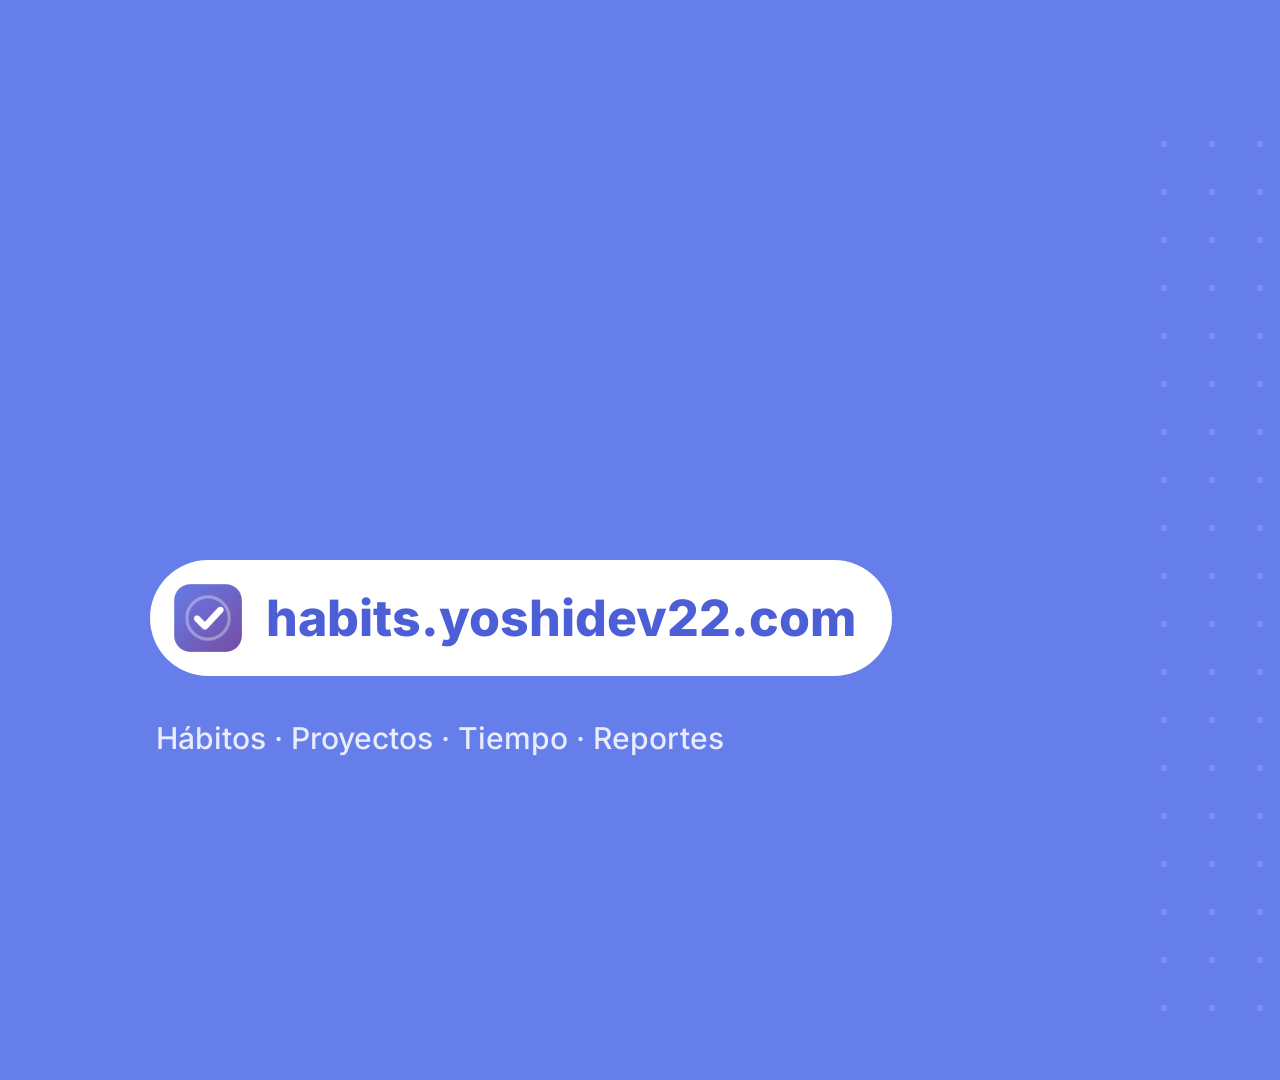
==== video/teaser-0.1/index.html @ a2ed0478 "chore: add teaser-0.1 demo captures for v1.16.0 Starts from video/teaser-0: demo.py now seeds the 1." ====
<!doctype html>
<html lang="es">
<head>
<meta charset="utf-8">
<title>Habit Tracker teaser 0</title>
<!-- 1920x1080. Everything is a pure function of t: window.seek(t) paints the frame.
     No timers, no CSS transitions/animations, no Math.random. -->
<style>
@font-face { font-family: "Inter"; font-weight: 500; src: url(assets/fonts/Inter-500.ttf); font-display: block; }
@font-face { font-family: "Inter"; font-weight: 800; src: url(assets/fonts/Inter-800.ttf); font-display: block; }
:root {
  --accent: #667eea;          /* --accent in styles.css */
  --accent-deep: #4c5fd6;
  --ink: #1b1d2e;
  --muted: #6b6f86;
  --bg: #eef0f8;
  --paper: #ffffff;
}
* { margin: 0; padding: 0; box-sizing: border-box; }
html, body { width: 1920px; height: 1080px; overflow: hidden; background: var(--bg); }
body { font-family: "Inter", "Liberation Sans", sans-serif; color: var(--ink); position: relative; }

/* Accent rail on the left edge: grows with the timeline */
#rail { position: absolute; left: 0; top: 0; width: 14px; height: 1080px; background: #dde1f3; }
#railFill { position: absolute; left: 0; top: 0; width: 14px; background: var(--accent); }

#copy { position: absolute; left: 100px; top: 0; width: 540px; height: 1080px; }
#kicker { position: absolute; left: 0; top: 330px; font-size: 26px; font-weight: 800; letter-spacing: .14em;
          text-transform: uppercase; color: var(--accent); white-space: nowrap; }
#headline { position: absolute; left: 0; top: 390px; width: 540px; font-size: 74px; line-height: 1.06;
            font-weight: 800; letter-spacing: -0.025em; }
.line { display: block; overflow: hidden; padding-bottom: 8px; }
.word { display: inline-block; white-space: pre; will-change: transform; }
.hl { color: var(--accent); }

#brand { position: absolute; left: 100px; bottom: 72px; display: flex; align-items: center; gap: 16px;
         font-size: 28px; font-weight: 800; }
#brand img { width: 52px; height: 52px; border-radius: 12px; }

/* The "window" that holds the real screenshots */
#screen { position: absolute; left: 680px; top: 150px; width: 1180px; height: 787px; border-radius: 18px;
          background: var(--paper); box-shadow: 0 30px 80px rgba(40, 48, 110, .22), 0 0 0 1px rgba(40, 48, 110, .08);
          overflow: hidden; }
#chrome { height: 50px; background: #f6f7fb; border-bottom: 1px solid #e3e5ef; display: flex; align-items: center;
          gap: 10px; padding: 0 20px; }
#chrome i { width: 13px; height: 13px; border-radius: 50%; background: #d6d9e6; display: block; }
#chrome span { margin-left: 18px; flex: 1; height: 30px; border-radius: 15px; background: #fff; border: 1px solid #e3e5ef;
               font-size: 16px; color: var(--muted); display: flex; align-items: center; padding-left: 16px; }
#viewport { position: absolute; left: 0; top: 50px; width: 1180px; height: 737px; overflow: hidden; background: #fafafa; }
.shot { position: absolute; left: 0; top: 0; width: 1280px; height: 800px; transform-origin: 0 0; }
#overlay { position: absolute; left: 0; top: 0; width: 1280px; height: 800px; transform-origin: 0 0; pointer-events: none; }
#markDot { position: absolute; width: 14px; height: 14px; border-radius: 50%; background: #e74c3c; }
#toast { position: absolute; left: 50%; bottom: 36px; display: flex; align-items: center; gap: 14px; padding: 16px 26px;
         border-radius: 14px; background: var(--ink); color: #fff; font-size: 22px; font-weight: 500; white-space: nowrap; }
#toast b { color: #9fb0ff; font-weight: 800; }

#cursor { position: absolute; left: 0; top: 0; width: 44px; height: 54px; transform-origin: 6px 4px; }
#ring { position: absolute; border-radius: 50%; border: 5px solid var(--accent); }

/* Closing card: an accent panel that slides over the stage from the left */
#outro { position: absolute; left: 0; top: 0; width: 1920px; height: 1080px; background: var(--accent); overflow: hidden; }
#outro .grid { position: absolute; right: -120px; top: 120px; width: 900px; height: 900px; opacity: .14;
               background-image: radial-gradient(#fff 3px, transparent 3.5px); background-size: 48px 48px; }
#outroTitle { position: absolute; left: 150px; top: 330px; font-size: 150px; line-height: 1; font-weight: 800;
              letter-spacing: -0.035em; color: #fff; }
#outroUrl { position: absolute; left: 150px; top: 560px; display: flex; align-items: center; gap: 22px; padding: 22px 36px 22px 22px;
            border-radius: 60px; background: #fff; color: var(--accent-deep); font-size: 50px; font-weight: 800; white-space: nowrap; }
#outroUrl img { width: 72px; height: 72px; border-radius: 18px; }
#outroNote { position: absolute; left: 156px; top: 720px; font-size: 30px; font-weight: 500; color: rgba(255,255,255,.85); }
</style>
</head>
<body>
<div id="rail"><div id="railFill"></div></div>

<div id="copy">
  <div id="kicker"></div>
  <div id="headline"></div>
</div>
<div id="brand"><img src="assets/icon-192.png" alt=""><span>Habit Tracker</span></div>

<div id="screen">
  <div id="chrome"><i></i><i></i><i></i><span>habits.yoshidev22.com</span></div>
  <div id="viewport">
    <img class="shot" data-shot="01_calendar" src="assets/01_calendar.png" alt="">
    <img class="shot" data-shot="02_day_panel" src="assets/02_day_panel.png" alt="">
    <img class="shot" data-shot="03_board" src="assets/03_board.png" alt="">
    <img class="shot" data-shot="04_list" src="assets/04_list.png" alt="">
    <img class="shot" data-shot="05_reports" src="assets/05_reports.png" alt="">
    <img class="shot" data-shot="06_export" src="assets/06_export.png" alt="">
    <div id="overlay"><div id="markDot"></div></div>
    <div id="toast">⬇ <span>Descargado</span> <b id="toastName"></b></div>
  </div>
</div>

<svg id="cursor" viewBox="0 0 44 54" aria-hidden="true">
  <path d="M6 4 L6 44 L16 34 L23 50 L30 47 L23 31 L37 31 Z" fill="#1b1d2e" stroke="#fff" stroke-width="3.5" stroke-linejoin="round"/>
</svg>
<div id="ring"></div>

<div id="outro">
  <div class="grid"></div>
  <div id="outroTitle"></div>
  <div id="outroUrl"><img src="assets/icon-192.png" alt=""><span>habits.yoshidev22.com</span></div>
  <div id="outroNote">Hábitos · Proyectos · Tiempo · Reportes</div>
</div>

<script>
const DURATION = 20;
const $ = (id) => document.getElementById(id);

// ---------- math ----------
const clamp = (v, a, b) => Math.min(b, Math.max(a, v));
const lerp = (a, b, k) => a + (b - a) * k;
const prog = (t, a, b) => clamp((t - a) / (b - a), 0, 1);
const easeInOut = (k) => (k < .5 ? 4 * k * k * k : 1 - Math.pow(-2 * k + 2, 3) / 2);
const easeOut = (k) => 1 - Math.pow(1 - k, 3);
const easeOutBack = (k) => 1 + 2.2 * Math.pow(k - 1, 3) + 1.2 * Math.pow(k - 1, 2);

// Piecewise keyframes [{t, ...values}] -> values at t, eased between neighbours
function keyed(frames, t) {
  if (t <= frames[0].t) return frames[0];
  for (let i = 1; i < frames.length; i++) {
    const a = frames[i - 1], b = frames[i];
    if (t <= b.t) {
      const k = easeInOut(prog(t, a.t, b.t));
      const out = {};
      for (const key in b) out[key] = typeof b[key] === 'number' ? lerp(a[key], b[key], k) : b[key];
      return out;
    }
  }
  return frames[frames.length - 1];
}

// ---------- data from demo.py ----------
let C = null;   // clicks.json: key points of each screenshot in its 1280x800 CSS pixels
const P = (shot, sub) => { const r = sub ? C[shot][sub] : C[shot]; return { x: r.x, y: r.y }; };

// ---------- beats ----------
const BEATS = [
  { from: 0,  to: 3,  kicker: '01 · Hábitos',   text: 'La app que te ayuda a crear [hábitos]' },
  { from: 3,  to: 6,  kicker: '02 · Calendario', text: 'Tu calendario, [día a día]' },
  { from: 6,  to: 10, kicker: '03 · Proyectos',  text: 'Gestiona tus [proyectos]' },
  { from: 10, to: 14, kicker: '04 · Reportes',   text: 'Genera tus reportes y ve [cómo avanzas]' },
  { from: 14, to: 17, kicker: '05 · Tus datos',  text: 'Descarga tus datos [cuando quieras]' },
];

// Headline DOM is rebuilt only when the beat changes (same result for any t)
let builtBeat = -1;
function buildHeadline(i) {
  if (builtBeat === i) return;
  builtBeat = i;
  $('kicker').textContent = BEATS[i].kicker;
  const hd = $('headline');
  hd.innerHTML = '';
  // Words wrap naturally; each word gets its own mask via the .line wrapper per word
  const parts = BEATS[i].text.split(/(\[[^\]]+\])/).filter(Boolean);
  let idx = 0;
  parts.forEach((part) => {
    const hl = part.startsWith('[');
    part.replace(/[\[\]]/g, '').split(' ').filter(Boolean).forEach((w) => {
      const mask = document.createElement('span');
      mask.className = 'line';
      mask.style.display = 'inline-block';
      mask.style.verticalAlign = 'top';
      mask.style.marginRight = '0.24em';
      const span = document.createElement('span');
      span.className = 'word' + (hl ? ' hl' : '');
      span.textContent = w;
      span.dataset.i = idx++;
      mask.appendChild(span);
      hd.appendChild(mask);
    });
  });
}

function paintCopy(t) {
  let i = BEATS.findIndex((b) => t >= b.from && t < b.to);
  if (i < 0) i = BEATS.length - 1;
  const beat = BEATS[i];
  buildHeadline(i);
  const local = t - beat.from;
  const left = beat.to - t;
  // Words rise out of their mask (staggered) and leave upward at the end of the beat
  document.querySelectorAll('#headline .word').forEach((w) => {
    const d = Number(w.dataset.i) * 0.055;
    const inK = easeOut(prog(local, 0.05 + d, 0.5 + d));
    const outK = easeInOut(prog(0.3 - left, 0, 0.3));
    const y = (1 - inK) * 110 - outK * 110;
    w.style.transform = `translateY(${y}%)`;
  });
  const kIn = easeOut(prog(local, 0, 0.35));
  const kOut = easeInOut(prog(0.3 - left, 0, 0.3));
  $('kicker').style.transform = `translateX(${(1 - kIn) * -40 - kOut * 40}px)`;
  $('kicker').style.clipPath = `inset(0 ${(1 - kIn) * 100 + kOut * 100}% 0 0)`;
}

// ---------- camera: which shot, zoom and focus point, per time ----------
// z = extra zoom over "fit to window"; (x, y) = focus in screenshot CSS px
function camera(t) {
  const c = (x, y) => ({ x, y });
  if (t < 3) {
    const s = P('01_calendar');
    return { shot: '01_calendar', ...keyed([{ t: 0, z: 1.45, x: 640, y: 420 }, { t: 0.4, z: 1.45, x: 640, y: 420 },
                                              { t: 2.9, z: 1.95, x: s.x + 60, y: s.y - 90 }], t) };
  }
  if (t < 6) {
    const b = P('02_day_panel');
    return { shot: '02_day_panel', ...keyed([{ t: 3, z: 1.6, x: 560, y: 470 }, { t: 4.3, z: 1.95, x: b.x - 20, y: b.y - 60 },
                                               { t: 6, z: 2.05, x: b.x - 20, y: b.y - 60 }], t) };
  }
  if (t < 8.9) {
    const card = P('03_board'), tog = P('03_board', 'list_toggle');
    return { shot: '03_board', ...keyed([{ t: 6, z: 1.0, x: 640, y: 400 }, { t: 7.4, z: 1.3, x: card.x, y: card.y - 120 },
                                           { t: 8.3, z: 1.45, x: tog.x - 120, y: tog.y + 120 }], t) };
  }
  if (t < 10) {
    const p = P('04_list');
    // Starts on the board's last framing so the circular wipe lines up header to header
    const tog = P('03_board', 'list_toggle');
    return { shot: '04_list', ...keyed([{ t: 8.9, z: 1.45, x: tog.x - 120, y: tog.y + 120 }, { t: 9.4, z: 1.45, x: tog.x - 120, y: tog.y + 120 },
                                          { t: 10, z: 1.6, x: p.x, y: p.y - 20 }], t) };
  }
  if (t < 14) {
    const s = P('05_reports');
    return { shot: '05_reports', ...keyed([{ t: 10, z: 1.2, x: 640, y: 420 }, { t: 11.4, z: 1.7, x: s.x, y: s.y }, { t: 12.2, z: 1.7, x: s.x, y: s.y },
                                               { t: 13.6, z: 1.8, x: s.x, y: 720 }, { t: 14, z: 1.8, x: s.x, y: 720 }], t) };
  }
  const e = P('06_export');
  return { shot: '06_export', ...keyed([{ t: 14, z: 1.7, x: 640, y: 420 }, { t: 15.4, z: 2.6, x: e.x, y: e.y + 30 }, { t: 17, z: 2.7, x: e.x, y: e.y + 30 }], t) };
}

const VW = 1180, VH = 737, FIT = VW / 1280;   // 1280x800 fitted to the window width
function transformFor(cam) {
  const s = FIT * cam.z;
  let tx = VW / 2 - cam.x * s, ty = VH / 2 - cam.y * s;
  tx = clamp(tx, VW - 1280 * s, 0);
  ty = clamp(ty, VH - 800 * s, 0);
  return { s, tx, ty };
}
// Screenshot px -> page px (for the cursor, which lives above the window)
const toPage = (tr, p) => ({ x: 680 + tr.tx + p.x * tr.s, y: 150 + 50 + tr.ty + p.y * tr.s });

function paintScreen(t) {
  const cam = camera(t);
  const tr = transformFor(cam);
  const css = `translate(${tr.tx}px, ${tr.ty}px) scale(${tr.s})`;
  document.querySelectorAll('.shot').forEach((img) => {
    const on = img.dataset.shot === cam.shot;
    img.style.display = on ? 'block' : 'none';
    img.style.transform = css;
    img.style.clipPath = 'none';
  });
  // Board -> List: the list grows out of the click point as a circle (no cross-fade)
  if (t >= 8.9 && t < 9.35) {
    const board = document.querySelector('[data-shot="03_board"]');
    const trB = transformFor(camera(8.89));
    board.style.display = 'block';
    board.style.transform = `translate(${trB.tx}px, ${trB.ty}px) scale(${trB.s})`;
    const tog = P('03_board', 'list_toggle');
    const list = document.querySelector('[data-shot="04_list"]');
    list.style.zIndex = 2;
    const r = easeInOut(prog(t, 8.9, 9.35)) * 1600;
    list.style.clipPath = `circle(${r}px at ${tog.x}px ${tog.y}px)`;
  }
  $('overlay').style.transform = css;

  // Beat 2: after the click, the habit's dot fills with its colour
  const b = P('02_day_panel');
  const dot = $('markDot');
  const dotK = cam.shot === '02_day_panel' ? easeOutBack(prog(t, 4.55, 4.85)) : 0;
  dot.style.display = dotK > 0 ? 'block' : 'none';
  dot.style.left = `${b.x - C['02_day_panel'].w / 2 + 10}px`;
  dot.style.top = `${b.y - 7}px`;
  dot.style.transform = `scale(${dotK})`;

  // Beat 5: download toast rises from the bottom of the window
  const toastK = easeOut(prog(t, 15.85, 16.25));
  $('toast').style.display = toastK > 0 ? 'flex' : 'none';
  $('toast').style.transform = `translate(-50%, ${(1 - toastK) * 140}px)`;
  return tr;
}

// ---------- cursor ----------
// Each move: {t0, t1, from, to, click} in screenshot coordinates of the current shot
function cursorState(t, tr) {
  const b = P('02_day_panel'), tog = P('03_board', 'list_toggle'), e = P('06_export');
  const moves = [
    { a: 3.2, b: 4.4, from: { x: 900, y: 760 }, to: { x: b.x - 58, y: b.y + 8 }, click: 4.5, end: 5.9 },
    { a: 7.3, b: 8.5, from: { x: 1000, y: 560 }, to: { x: tog.x + 6, y: tog.y + 4 }, click: 8.65, end: 8.9 },
    { a: 14.3, b: 15.4, from: { x: 820, y: 420 }, to: { x: e.x + 34, y: e.y + 9 }, click: 15.55, end: 16.9 },
  ];
  const m = moves.find((mv) => t >= mv.a - 0.25 && t < mv.end);
  if (!m) return null;
  const k = easeInOut(prog(t, m.a, m.b));
  // Slight arc so it does not travel on a ruler
  const p = { x: lerp(m.from.x, m.to.x, k), y: lerp(m.from.y, m.to.y, k) - Math.sin(k * Math.PI) * 40 };
  const page = toPage(tr, p);
  const press = prog(t, m.click - 0.06, m.click) * (1 - prog(t, m.click + 0.06, m.click + 0.16));
  const ring = prog(t, m.click, m.click + 0.45);
  return { page, press, ring, appear: easeOut(prog(t, m.a - 0.25, m.a)) };
}

function paintCursor(t, tr) {
  const st = t < 17 ? cursorState(t, tr) : null;
  const cur = $('cursor'), ring = $('ring');
  cur.style.display = st ? 'block' : 'none';
  ring.style.display = st && st.ring > 0 && st.ring < 1 ? 'block' : 'none';
  if (!st) return;
  cur.style.transform = `translate(${st.page.x - 6}px, ${st.page.y - 4}px) scale(${(0.6 + 0.4 * st.appear) * (1 - 0.18 * st.press)})`;
  const r = 14 + 46 * easeOut(st.ring);
  ring.style.width = ring.style.height = `${r * 2}px`;
  ring.style.transform = `translate(${st.page.x - r}px, ${st.page.y - r}px)`;
  ring.style.borderWidth = `${5 * (1 - st.ring) + 0.5}px`;
}

// ---------- outro ----------
function paintOutro(t) {
  const o = $('outro');
  const k = easeInOut(prog(t, 16.85, 17.35));
  o.style.display = k > 0 ? 'block' : 'none';
  o.style.clipPath = `inset(0 ${(1 - k) * 100}% 0 0)`;
  const title = $('outroTitle');
  if (!title.childElementCount) {
    '¡Pruébala ya!'.split(' ').forEach((w) => {
      const m = document.createElement('span'); m.className = 'line'; m.style.display = 'inline-block';
      m.style.marginRight = '0.22em';
      const s = document.createElement('span'); s.className = 'word'; s.textContent = w; m.appendChild(s); title.appendChild(m);
    });
  }
  title.querySelectorAll('.word').forEach((w, i) => {
    w.style.transform = `translateY(${(1 - easeOut(prog(t, 17.3 + i * 0.08, 17.8 + i * 0.08))) * 110}%)`;
  });
  const u = easeOutBack(prog(t, 17.75, 18.25));
  $('outroUrl').style.transform = `translateY(${(1 - u) * 60}px) scale(${0.9 + 0.1 * u})`;
  $('outroUrl').style.clipPath = `inset(0 ${(1 - easeOut(prog(t, 17.75, 18.15))) * 100}% 0 0 round 60px)`;
  $('outroNote').style.transform = `translateX(${(1 - easeOut(prog(t, 18.2, 18.7))) * -30}px)`;
  $('outroNote').style.clipPath = `inset(0 ${(1 - easeOut(prog(t, 18.2, 18.7))) * 100}% 0 0)`;
  // Dot grid drifts slowly: something still moves during the hold
  o.querySelector('.grid').style.transform = `translate(${-(t - 17) * 14}px, ${(t - 17) * 8}px)`;
}

window.seek = function seek(t) {
  t = clamp(t, 0, DURATION - 1e-6);
  $('railFill').style.height = `${(t / DURATION) * 1080}px`;
  paintCopy(t);
  const tr = paintScreen(t);
  paintCursor(t, tr);
  paintOutro(t);
};

// Ready when data, fonts and all images are in
window.ready = (async () => {
  C = await (await fetch('clicks.json')).json();
  $('toastName').textContent = C.meta.csv_name;
  await document.fonts.load('800 80px Inter');
  await document.fonts.load('500 20px Inter');
  await Promise.all([...document.images].map((im) => im.decode().catch(() => {})));
  window.seek(0);
  return true;
})();

// Open the file in a browser with #t=4.5 to inspect one frame
if (location.hash.startsWith('#t=')) window.ready.then(() => window.seek(parseFloat(location.hash.slice(3))));
</script>
</body>
</html>
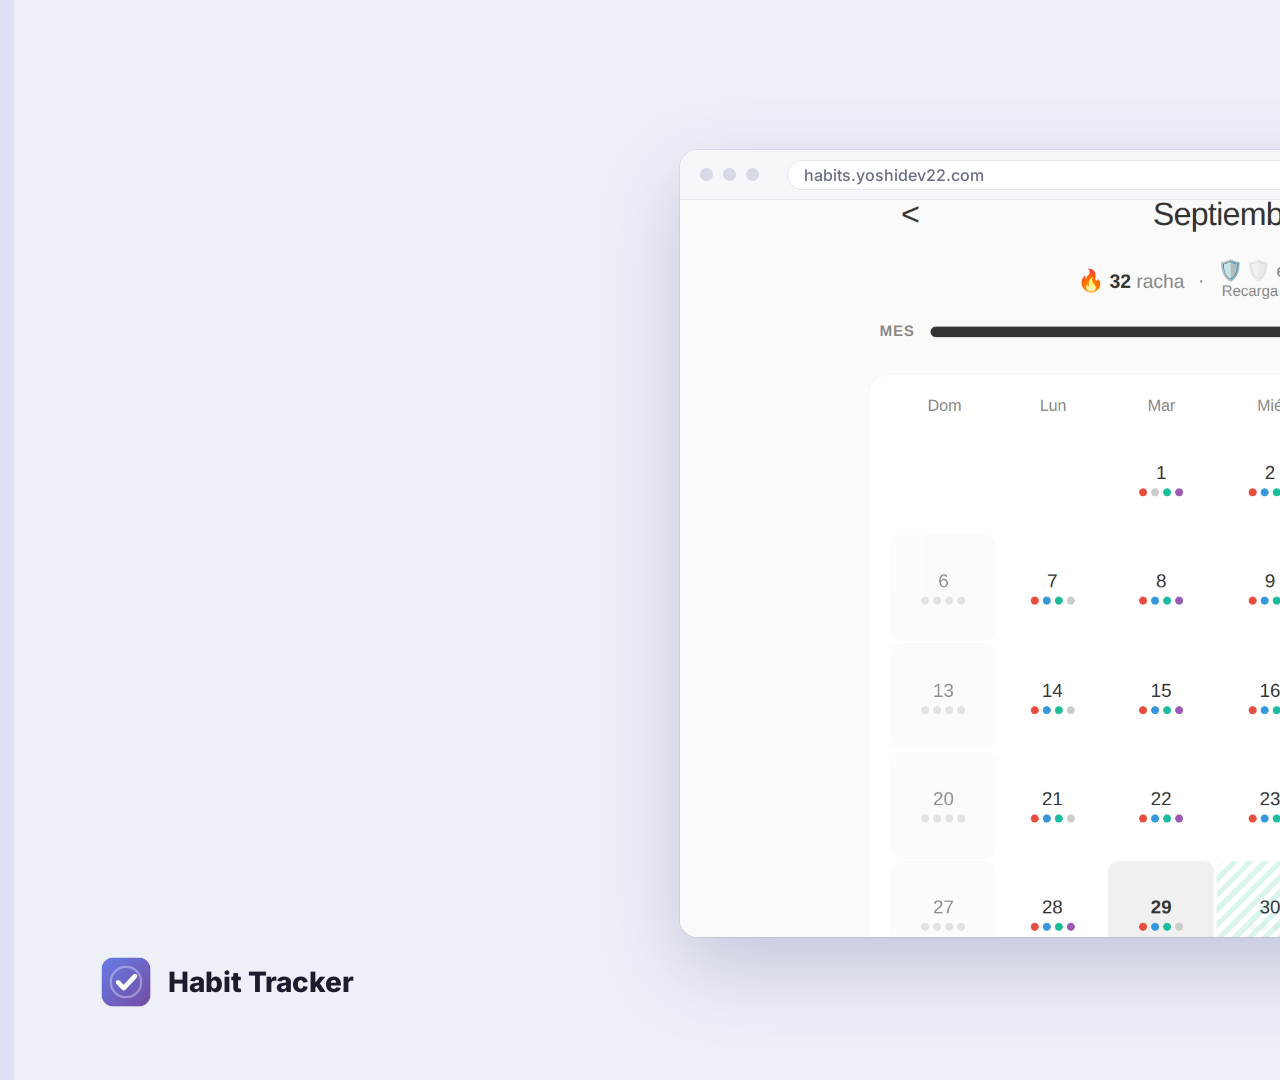
==== commit 36f890dd: "chore: add teaser-0.1 montage and render for v1.16.0 31 s, 9 beats over 10 real captures: streak str" ====
--- a/video/teaser-0.1/index.html
+++ b/video/teaser-0.1/index.html
@@ -2,7 +2,7 @@
 <html lang="es">
 <head>
 <meta charset="utf-8">
-<title>Habit Tracker teaser 0</title>
+<title>Habit Tracker teaser 0.1</title>
 <!-- 1920x1080. Everything is a pure function of t: window.seek(t) paints the frame.
      No timers, no CSS transitions/animations, no Math.random. -->
 <style>
@@ -38,7 +38,7 @@
 #brand img { width: 52px; height: 52px; border-radius: 12px; }
 
 /* The "window" that holds the real screenshots */
-#screen { position: absolute; left: 680px; top: 150px; width: 1180px; height: 787px; border-radius: 18px;
+#screen { isolation: isolate; z-index: 1; position: absolute; left: 680px; top: 150px; width: 1180px; height: 787px; border-radius: 18px;
           background: var(--paper); box-shadow: 0 30px 80px rgba(40, 48, 110, .22), 0 0 0 1px rgba(40, 48, 110, .08);
           overflow: hidden; }
 #chrome { height: 50px; background: #f6f7fb; border-bottom: 1px solid #e3e5ef; display: flex; align-items: center;
@@ -49,16 +49,15 @@
 #viewport { position: absolute; left: 0; top: 50px; width: 1180px; height: 737px; overflow: hidden; background: #fafafa; }
 .shot { position: absolute; left: 0; top: 0; width: 1280px; height: 800px; transform-origin: 0 0; }
 #overlay { position: absolute; left: 0; top: 0; width: 1280px; height: 800px; transform-origin: 0 0; pointer-events: none; }
-#markDot { position: absolute; width: 14px; height: 14px; border-radius: 50%; background: #e74c3c; }
 #toast { position: absolute; left: 50%; bottom: 36px; display: flex; align-items: center; gap: 14px; padding: 16px 26px;
          border-radius: 14px; background: var(--ink); color: #fff; font-size: 22px; font-weight: 500; white-space: nowrap; }
 #toast b { color: #9fb0ff; font-weight: 800; }
 
-#cursor { position: absolute; left: 0; top: 0; width: 44px; height: 54px; transform-origin: 6px 4px; }
-#ring { position: absolute; border-radius: 50%; border: 5px solid var(--accent); }
+#cursor { z-index: 5; position: absolute; left: 0; top: 0; width: 44px; height: 54px; transform-origin: 6px 4px; }
+#ring { z-index: 5; position: absolute; border-radius: 50%; border: 5px solid var(--accent); }
 
 /* Closing card: an accent panel that slides over the stage from the left */
-#outro { position: absolute; left: 0; top: 0; width: 1920px; height: 1080px; background: var(--accent); overflow: hidden; }
+#outro { z-index: 10; position: absolute; left: 0; top: 0; width: 1920px; height: 1080px; background: var(--accent); overflow: hidden; }
 #outro .grid { position: absolute; right: -120px; top: 120px; width: 900px; height: 900px; opacity: .14;
                background-image: radial-gradient(#fff 3px, transparent 3.5px); background-size: 48px 48px; }
 #outroTitle { position: absolute; left: 150px; top: 330px; font-size: 150px; line-height: 1; font-weight: 800;
@@ -82,12 +81,15 @@
   <div id="chrome"><i></i><i></i><i></i><span>habits.yoshidev22.com</span></div>
   <div id="viewport">
     <img class="shot" data-shot="01_calendar" src="assets/01_calendar.png" alt="">
-    <img class="shot" data-shot="02_day_panel" src="assets/02_day_panel.png" alt="">
-    <img class="shot" data-shot="03_board" src="assets/03_board.png" alt="">
-    <img class="shot" data-shot="04_list" src="assets/04_list.png" alt="">
-    <img class="shot" data-shot="05_reports" src="assets/05_reports.png" alt="">
-    <img class="shot" data-shot="06_export" src="assets/06_export.png" alt="">
-    <div id="overlay"><div id="markDot"></div></div>
+    <img class="shot" data-shot="02_day_before" src="assets/02_day_before.png" alt="">
+    <img class="shot" data-shot="03_day_after" src="assets/03_day_after.png" alt="">
+    <img class="shot" data-shot="04_settings" src="assets/04_settings.png" alt="">
+    <img class="shot" data-shot="05_vacations" src="assets/05_vacations.png" alt="">
+    <img class="shot" data-shot="06_rest_vacation" src="assets/06_rest_vacation.png" alt="">
+    <img class="shot" data-shot="07_board" src="assets/07_board.png" alt="">
+    <img class="shot" data-shot="08_list" src="assets/08_list.png" alt="">
+    <img class="shot" data-shot="09_reports" src="assets/09_reports.png" alt="">
+    <img class="shot" data-shot="10_export" src="assets/10_export.png" alt="">
     <div id="toast">⬇ <span>Descargado</span> <b id="toastName"></b></div>
   </div>
 </div>
@@ -101,11 +103,12 @@
   <div class="grid"></div>
   <div id="outroTitle"></div>
   <div id="outroUrl"><img src="assets/icon-192.png" alt=""><span>habits.yoshidev22.com</span></div>
-  <div id="outroNote">Hábitos · Proyectos · Tiempo · Reportes</div>
+  <div id="outroNote">Hábitos · Vacaciones · Proyectos · Reportes</div>
 </div>
 
 <script>
-const DURATION = 20;
+const DURATION = 31;
+const OUTRO_AT = 28;
 const $ = (id) => document.getElementById(id);
 
 // ---------- math ----------
@@ -116,35 +119,110 @@
 const easeOut = (k) => 1 - Math.pow(1 - k, 3);
 const easeOutBack = (k) => 1 + 2.2 * Math.pow(k - 1, 3) + 1.2 * Math.pow(k - 1, 2);
 
-// Piecewise keyframes [{t, ...values}] -> values at t, eased between neighbours
+// Piecewise keyframes [{t, z, x, y}] -> values at t, eased between neighbours
 function keyed(frames, t) {
   if (t <= frames[0].t) return frames[0];
   for (let i = 1; i < frames.length; i++) {
     const a = frames[i - 1], b = frames[i];
     if (t <= b.t) {
       const k = easeInOut(prog(t, a.t, b.t));
-      const out = {};
-      for (const key in b) out[key] = typeof b[key] === 'number' ? lerp(a[key], b[key], k) : b[key];
-      return out;
+      return { z: lerp(a.z, b.z, k), x: lerp(a.x, b.x, k), y: lerp(a.y, b.y, k) };
     }
   }
   return frames[frames.length - 1];
 }
 
 // ---------- data from demo.py ----------
-let C = null;   // clicks.json: key points of each screenshot in its 1280x800 CSS pixels
+let C = null;   // clicks.json: key points of each screenshot, in its 1280x800 CSS pixels
 const P = (shot, sub) => { const r = sub ? C[shot][sub] : C[shot]; return { x: r.x, y: r.y }; };
 
-// ---------- beats ----------
+// ---------- beats (one line of copy each) ----------
 const BEATS = [
-  { from: 0,  to: 3,  kicker: '01 · Hábitos',   text: 'La app que te ayuda a crear [hábitos]' },
-  { from: 3,  to: 6,  kicker: '02 · Calendario', text: 'Tu calendario, [día a día]' },
-  { from: 6,  to: 10, kicker: '03 · Proyectos',  text: 'Gestiona tus [proyectos]' },
-  { from: 10, to: 14, kicker: '04 · Reportes',   text: 'Genera tus reportes y ve [cómo avanzas]' },
-  { from: 14, to: 17, kicker: '05 · Tus datos',  text: 'Descarga tus datos [cuando quieras]' },
+  { from: 0,  to: 3,  kicker: '01 · Hábitos',    text: 'La app que te ayuda a crear [hábitos]' },
+  { from: 3,  to: 7,  kicker: '02 · Tu día',     text: 'Marca tu día [en un toque]' },
+  { from: 7,  to: 11, kicker: '03 · Configura',  text: 'Tus hábitos, [a tu manera]' },
+  { from: 11, to: 14, kicker: '04 · Descanso',   text: '¿Fin de semana? Tu racha [descansa]' },
+  { from: 14, to: 18, kicker: '05 · Vacaciones', text: '¿Vacaciones? Pausa sin perder [tu racha]' },
+  { from: 18, to: 22, kicker: '06 · Proyectos',  text: 'Gestiona tus [proyectos]' },
+  { from: 22, to: 26, kicker: '07 · Reportes',   text: 'Ve [cómo avanzas]' },
+  { from: 26, to: 28, kicker: '08 · Tus datos',  text: 'Descarga tus datos [cuando quieras]' },
 ];
 
-// Headline DOM is rebuilt only when the beat changes (same result for any t)
+// ---------- camera: which screenshot, zoom and focus per time ----------
+// Built once the clicks are loaded. z = zoom over "fit to window"; (x, y) = focus point.
+let SEGMENTS = [];
+let WIPES = [];      // circular reveal from one screenshot into the next
+let MOVES = [];      // cursor moves and clicks
+function buildTimeline() {
+  const k = (t, z, p, dx = 0, dy = 0) => ({ t, z, x: p.x + dx, y: p.y + dy });
+  const at = (x, y) => ({ x, y });
+  const strip = P('01_calendar'), meditar = P('02_day_before');
+  const list = P('04_settings'), rest = P('04_settings', 'rest');
+  // Column centre from the header down to the last Saturday / Sunday of the month
+  const col = (head, last) => at(P('01_calendar', head).x, (P('01_calendar', head).y + P('01_calendar', last).y) / 2 - 20);
+  const satCol = col('head_sat', 'sat_last'), sunCol = col('head_sun', 'sun_last');
+  const pause = P('05_vacations');
+  const pFirst = P('06_rest_vacation', 'pause_first'), pLast = P('06_rest_vacation', 'pause_last');
+  const pauseMid = at((pLast.x + P('06_rest_vacation', 'weekend_sat').x) / 2, (pFirst.y + pLast.y) / 2);
+  const card = P('07_board'), tog = P('07_board', 'list_toggle'), proj = P('08_list');
+  const summary = P('09_reports'), habits = P('09_reports', 'habits'), exp = P('10_export');
+  const togView = k(0, 1.45, tog, -120, 120);
+
+  SEGMENTS = [
+    { from: 0, to: 3, shot: '01_calendar',
+      frames: [k(0, 1.45, at(640, 420)), k(0.4, 1.45, at(640, 420)), k(2.9, 2.3, strip, 0, 40)] },
+    // Same scroll in both captures: at the click the before/after cut is seamless
+    { from: 3, to: 5.2, shot: '02_day_before',
+      frames: [k(3, 1.7, at(560, 560)), k(4.4, 2.2, at(540, 690)), k(7, 2.3, at(540, 690))] },
+    { from: 5.2, to: 7, shot: '03_day_after',
+      frames: [k(3, 1.7, at(560, 560)), k(4.4, 2.2, at(540, 690)), k(7, 2.3, at(540, 690))] },
+    { from: 7, to: 11, shot: '04_settings',
+      frames: [k(7, 1.5, at(640, 330)), k(8.6, 2.1, list, 60, -20), k(10.9, 1.95, rest, 0, -40)] },
+    { from: 11, to: 14, shot: '01_calendar',
+      frames: [k(11, 1.5, at(640, 460)), k(12.1, 2.6, satCol), k(12.7, 2.6, satCol),
+               k(13.6, 2.6, sunCol), k(14, 2.65, sunCol)] },
+    { from: 14, to: 16, shot: '05_vacations',
+      frames: [k(14, 1.6, at(640, 480)), k(15.5, 2.3, pause, 0, 0), k(16, 2.35, pause, 0, 0)] },
+    { from: 16, to: 18, shot: '06_rest_vacation',
+      frames: [k(16, 2.0, pauseMid), k(17.3, 2.7, pauseMid), k(18, 2.75, pauseMid)] },
+    { from: 18, to: 20.9, shot: '07_board',
+      frames: [k(18, 1.0, at(640, 400)), k(19.4, 1.3, card, 0, -120), { ...togView, t: 20.3 }] },
+    // Starts on the board's last framing so the circular wipe lines up header to header
+    { from: 20.9, to: 22, shot: '08_list',
+      frames: [{ ...togView, t: 20.9 }, { ...togView, t: 21.4 }, k(22, 1.6, proj, 0, -20)] },
+    { from: 22, to: 26, shot: '09_reports',
+      frames: [k(22, 1.2, at(640, 420)), k(23.4, 1.7, summary), k(24.2, 1.7, summary),
+               k(25.6, 1.8, habits, 0, 30), k(26, 1.8, habits, 0, 30)] },
+    { from: 26, to: DURATION, shot: '10_export',
+      frames: [k(26, 1.7, at(640, 420)), k(27.0, 2.6, exp, 0, 30), k(28, 2.7, exp, 0, 30)] },
+  ];
+  WIPES = [
+    { from: 16, to: 16.45, shot: '06_rest_vacation', under: 14, center: pauseMid },
+    { from: 20.9, to: 21.35, shot: '08_list', under: 20.89, center: tog },
+  ];
+  MOVES = [
+    { a: 3.3, b: 4.8, from: at(900, 560), to: at(meditar.x - 44, meditar.y + 8), click: 5.15, end: 6.9 },
+    { a: 19.3, b: 20.5, from: at(1000, 560), to: at(tog.x + 6, tog.y + 4), click: 20.65, end: 20.9 },
+    { a: 26.2, b: 26.95, from: at(820, 420), to: at(exp.x + 34, exp.y + 9), click: 27.1, end: 27.9 },
+  ];
+}
+
+function segmentAt(t) {
+  return SEGMENTS.find((s) => t >= s.from && t < s.to) || SEGMENTS[SEGMENTS.length - 1];
+}
+
+const VW = 1180, VH = 737, FIT = VW / 1280;   // 1280x800 fitted to the window width
+function transformFor(cam) {
+  const s = FIT * cam.z;
+  const tx = clamp(VW / 2 - cam.x * s, VW - 1280 * s, 0);
+  const ty = clamp(VH / 2 - cam.y * s, VH - 800 * s, 0);
+  return { s, tx, ty };
+}
+const css = (tr) => `translate(${tr.tx}px, ${tr.ty}px) scale(${tr.s})`;
+// Screenshot px -> page px (for the cursor, which lives above the window)
+const toPage = (tr, p) => ({ x: 680 + tr.tx + p.x * tr.s, y: 150 + 50 + tr.ty + p.y * tr.s });
+
+// ---------- copy ----------
 let builtBeat = -1;
 function buildHeadline(i) {
   if (builtBeat === i) return;
@@ -152,13 +230,11 @@
   $('kicker').textContent = BEATS[i].kicker;
   const hd = $('headline');
   hd.innerHTML = '';
-  // Words wrap naturally; each word gets its own mask via the .line wrapper per word
-  const parts = BEATS[i].text.split(/(\[[^\]]+\])/).filter(Boolean);
   let idx = 0;
-  parts.forEach((part) => {
+  BEATS[i].text.split(/(\[[^\]]+\])/).filter(Boolean).forEach((part) => {
     const hl = part.startsWith('[');
     part.replace(/[\[\]]/g, '').split(' ').filter(Boolean).forEach((w) => {
-      const mask = document.createElement('span');
+      const mask = document.createElement('span');   // each word rises out of its own mask
       mask.className = 'line';
       mask.style.display = 'inline-block';
       mask.style.verticalAlign = 'top';
@@ -178,145 +254,74 @@
   if (i < 0) i = BEATS.length - 1;
   const beat = BEATS[i];
   buildHeadline(i);
-  const local = t - beat.from;
-  const left = beat.to - t;
-  // Words rise out of their mask (staggered) and leave upward at the end of the beat
+  const local = t - beat.from, left = beat.to - t;
   document.querySelectorAll('#headline .word').forEach((w) => {
-    const d = Number(w.dataset.i) * 0.055;
+    const d = Number(w.dataset.i) * 0.05;
     const inK = easeOut(prog(local, 0.05 + d, 0.5 + d));
     const outK = easeInOut(prog(0.3 - left, 0, 0.3));
-    const y = (1 - inK) * 110 - outK * 110;
-    w.style.transform = `translateY(${y}%)`;
+    w.style.transform = `translateY(${(1 - inK) * 110 - outK * 110}%)`;
   });
-  const kIn = easeOut(prog(local, 0, 0.35));
-  const kOut = easeInOut(prog(0.3 - left, 0, 0.3));
+  const kIn = easeOut(prog(local, 0, 0.35)), kOut = easeInOut(prog(0.3 - left, 0, 0.3));
   $('kicker').style.transform = `translateX(${(1 - kIn) * -40 - kOut * 40}px)`;
   $('kicker').style.clipPath = `inset(0 ${(1 - kIn) * 100 + kOut * 100}% 0 0)`;
 }
 
-// ---------- camera: which shot, zoom and focus point, per time ----------
-// z = extra zoom over "fit to window"; (x, y) = focus in screenshot CSS px
-function camera(t) {
-  const c = (x, y) => ({ x, y });
-  if (t < 3) {
-    const s = P('01_calendar');
-    return { shot: '01_calendar', ...keyed([{ t: 0, z: 1.45, x: 640, y: 420 }, { t: 0.4, z: 1.45, x: 640, y: 420 },
-                                              { t: 2.9, z: 1.95, x: s.x + 60, y: s.y - 90 }], t) };
+// ---------- screen ----------
+function paintScreen(t) {
+  const seg = segmentAt(t);
+  const tr = transformFor(keyed(seg.frames, t));
+  document.querySelectorAll('.shot').forEach((img) => {
+    img.style.display = img.dataset.shot === seg.shot ? 'block' : 'none';
+    img.style.transform = css(tr);
+    img.style.clipPath = 'none';
+    img.style.zIndex = 1;
+  });
+  // The outgoing screenshot stays frozen underneath while the new one grows as a circle
+  const wipe = WIPES.find((w) => t >= w.from && t < w.to);
+  if (wipe) {
+    const prev = segmentAt(wipe.from - 1e-3);
+    const under = document.querySelector(`[data-shot="${prev.shot}"]`);
+    under.style.display = 'block';
+    under.style.transform = css(transformFor(keyed(prev.frames, wipe.from - 1e-3)));
+    const top = document.querySelector(`[data-shot="${wipe.shot}"]`);
+    top.style.zIndex = 2;
+    top.style.clipPath = `circle(${easeInOut(prog(t, wipe.from, wipe.to)) * 1600}px at ${wipe.center.x}px ${wipe.center.y}px)`;
   }
-  if (t < 6) {
-    const b = P('02_day_panel');
-    return { shot: '02_day_panel', ...keyed([{ t: 3, z: 1.6, x: 560, y: 470 }, { t: 4.3, z: 1.95, x: b.x - 20, y: b.y - 60 },
-                                               { t: 6, z: 2.05, x: b.x - 20, y: b.y - 60 }], t) };
-  }
-  if (t < 8.9) {
-    const card = P('03_board'), tog = P('03_board', 'list_toggle');
-    return { shot: '03_board', ...keyed([{ t: 6, z: 1.0, x: 640, y: 400 }, { t: 7.4, z: 1.3, x: card.x, y: card.y - 120 },
-                                           { t: 8.3, z: 1.45, x: tog.x - 120, y: tog.y + 120 }], t) };
-  }
-  if (t < 10) {
-    const p = P('04_list');
-    // Starts on the board's last framing so the circular wipe lines up header to header
-    const tog = P('03_board', 'list_toggle');
-    return { shot: '04_list', ...keyed([{ t: 8.9, z: 1.45, x: tog.x - 120, y: tog.y + 120 }, { t: 9.4, z: 1.45, x: tog.x - 120, y: tog.y + 120 },
-                                          { t: 10, z: 1.6, x: p.x, y: p.y - 20 }], t) };
-  }
-  if (t < 14) {
-    const s = P('05_reports');
-    return { shot: '05_reports', ...keyed([{ t: 10, z: 1.2, x: 640, y: 420 }, { t: 11.4, z: 1.7, x: s.x, y: s.y }, { t: 12.2, z: 1.7, x: s.x, y: s.y },
-                                               { t: 13.6, z: 1.8, x: s.x, y: 720 }, { t: 14, z: 1.8, x: s.x, y: 720 }], t) };
-  }
-  const e = P('06_export');
-  return { shot: '06_export', ...keyed([{ t: 14, z: 1.7, x: 640, y: 420 }, { t: 15.4, z: 2.6, x: e.x, y: e.y + 30 }, { t: 17, z: 2.7, x: e.x, y: e.y + 30 }], t) };
-}
-
-const VW = 1180, VH = 737, FIT = VW / 1280;   // 1280x800 fitted to the window width
-function transformFor(cam) {
-  const s = FIT * cam.z;
-  let tx = VW / 2 - cam.x * s, ty = VH / 2 - cam.y * s;
-  tx = clamp(tx, VW - 1280 * s, 0);
-  ty = clamp(ty, VH - 800 * s, 0);
-  return { s, tx, ty };
-}
-// Screenshot px -> page px (for the cursor, which lives above the window)
-const toPage = (tr, p) => ({ x: 680 + tr.tx + p.x * tr.s, y: 150 + 50 + tr.ty + p.y * tr.s });
-
-function paintScreen(t) {
-  const cam = camera(t);
-  const tr = transformFor(cam);
-  const css = `translate(${tr.tx}px, ${tr.ty}px) scale(${tr.s})`;
-  document.querySelectorAll('.shot').forEach((img) => {
-    const on = img.dataset.shot === cam.shot;
-    img.style.display = on ? 'block' : 'none';
-    img.style.transform = css;
-    img.style.clipPath = 'none';
-  });
-  // Board -> List: the list grows out of the click point as a circle (no cross-fade)
-  if (t >= 8.9 && t < 9.35) {
-    const board = document.querySelector('[data-shot="03_board"]');
-    const trB = transformFor(camera(8.89));
-    board.style.display = 'block';
-    board.style.transform = `translate(${trB.tx}px, ${trB.ty}px) scale(${trB.s})`;
-    const tog = P('03_board', 'list_toggle');
-    const list = document.querySelector('[data-shot="04_list"]');
-    list.style.zIndex = 2;
-    const r = easeInOut(prog(t, 8.9, 9.35)) * 1600;
-    list.style.clipPath = `circle(${r}px at ${tog.x}px ${tog.y}px)`;
-  }
-  $('overlay').style.transform = css;
-
-  // Beat 2: after the click, the habit's dot fills with its colour
-  const b = P('02_day_panel');
-  const dot = $('markDot');
-  const dotK = cam.shot === '02_day_panel' ? easeOutBack(prog(t, 4.55, 4.85)) : 0;
-  dot.style.display = dotK > 0 ? 'block' : 'none';
-  dot.style.left = `${b.x - C['02_day_panel'].w / 2 + 10}px`;
-  dot.style.top = `${b.y - 7}px`;
-  dot.style.transform = `scale(${dotK})`;
-
-  // Beat 5: download toast rises from the bottom of the window
-  const toastK = easeOut(prog(t, 15.85, 16.25));
+  // Download toast rises from the bottom of the window after the export click
+  const toastK = easeOut(prog(t, 27.3, 27.65));
   $('toast').style.display = toastK > 0 ? 'flex' : 'none';
   $('toast').style.transform = `translate(-50%, ${(1 - toastK) * 140}px)`;
   return tr;
 }
 
 // ---------- cursor ----------
-// Each move: {t0, t1, from, to, click} in screenshot coordinates of the current shot
-function cursorState(t, tr) {
-  const b = P('02_day_panel'), tog = P('03_board', 'list_toggle'), e = P('06_export');
-  const moves = [
-    { a: 3.2, b: 4.4, from: { x: 900, y: 760 }, to: { x: b.x - 58, y: b.y + 8 }, click: 4.5, end: 5.9 },
-    { a: 7.3, b: 8.5, from: { x: 1000, y: 560 }, to: { x: tog.x + 6, y: tog.y + 4 }, click: 8.65, end: 8.9 },
-    { a: 14.3, b: 15.4, from: { x: 820, y: 420 }, to: { x: e.x + 34, y: e.y + 9 }, click: 15.55, end: 16.9 },
-  ];
-  const m = moves.find((mv) => t >= mv.a - 0.25 && t < mv.end);
-  if (!m) return null;
+function paintCursor(t, tr) {
+  const m = t < OUTRO_AT ? MOVES.find((mv) => t >= mv.a - 0.25 && t < mv.end) : null;
+  const cur = $('cursor'), ring = $('ring');
+  cur.style.display = m ? 'block' : 'none';
+  ring.style.display = 'none';
+  if (!m) return;
   const k = easeInOut(prog(t, m.a, m.b));
   // Slight arc so it does not travel on a ruler
   const p = { x: lerp(m.from.x, m.to.x, k), y: lerp(m.from.y, m.to.y, k) - Math.sin(k * Math.PI) * 40 };
   const page = toPage(tr, p);
   const press = prog(t, m.click - 0.06, m.click) * (1 - prog(t, m.click + 0.06, m.click + 0.16));
-  const ring = prog(t, m.click, m.click + 0.45);
-  return { page, press, ring, appear: easeOut(prog(t, m.a - 0.25, m.a)) };
-}
-
-function paintCursor(t, tr) {
-  const st = t < 17 ? cursorState(t, tr) : null;
-  const cur = $('cursor'), ring = $('ring');
-  cur.style.display = st ? 'block' : 'none';
-  ring.style.display = st && st.ring > 0 && st.ring < 1 ? 'block' : 'none';
-  if (!st) return;
-  cur.style.transform = `translate(${st.page.x - 6}px, ${st.page.y - 4}px) scale(${(0.6 + 0.4 * st.appear) * (1 - 0.18 * st.press)})`;
-  const r = 14 + 46 * easeOut(st.ring);
-  ring.style.width = ring.style.height = `${r * 2}px`;
-  ring.style.transform = `translate(${st.page.x - r}px, ${st.page.y - r}px)`;
-  ring.style.borderWidth = `${5 * (1 - st.ring) + 0.5}px`;
+  const appear = easeOut(prog(t, m.a - 0.25, m.a));
+  cur.style.transform = `translate(${page.x - 6}px, ${page.y - 4}px) scale(${(0.6 + 0.4 * appear) * (1 - 0.18 * press)})`;
+  const r01 = prog(t, m.click, m.click + 0.45);
+  if (r01 > 0 && r01 < 1) {
+    const r = 14 + 46 * easeOut(r01);
+    ring.style.display = 'block';
+    ring.style.width = ring.style.height = `${r * 2}px`;
+    ring.style.transform = `translate(${page.x - r}px, ${page.y - r}px)`;
+    ring.style.borderWidth = `${5 * (1 - r01) + 0.5}px`;
+  }
 }
 
 // ---------- outro ----------
 function paintOutro(t) {
   const o = $('outro');
-  const k = easeInOut(prog(t, 16.85, 17.35));
+  const k = easeInOut(prog(t, OUTRO_AT - 0.15, OUTRO_AT + 0.35));
   o.style.display = k > 0 ? 'block' : 'none';
   o.style.clipPath = `inset(0 ${(1 - k) * 100}% 0 0)`;
   const title = $('outroTitle');
@@ -327,16 +332,18 @@
       const s = document.createElement('span'); s.className = 'word'; s.textContent = w; m.appendChild(s); title.appendChild(m);
     });
   }
+  const o0 = OUTRO_AT;
   title.querySelectorAll('.word').forEach((w, i) => {
-    w.style.transform = `translateY(${(1 - easeOut(prog(t, 17.3 + i * 0.08, 17.8 + i * 0.08))) * 110}%)`;
+    w.style.transform = `translateY(${(1 - easeOut(prog(t, o0 + 0.3 + i * 0.08, o0 + 0.8 + i * 0.08))) * 110}%)`;
   });
-  const u = easeOutBack(prog(t, 17.75, 18.25));
+  const u = easeOutBack(prog(t, o0 + 0.75, o0 + 1.25));
   $('outroUrl').style.transform = `translateY(${(1 - u) * 60}px) scale(${0.9 + 0.1 * u})`;
-  $('outroUrl').style.clipPath = `inset(0 ${(1 - easeOut(prog(t, 17.75, 18.15))) * 100}% 0 0 round 60px)`;
-  $('outroNote').style.transform = `translateX(${(1 - easeOut(prog(t, 18.2, 18.7))) * -30}px)`;
-  $('outroNote').style.clipPath = `inset(0 ${(1 - easeOut(prog(t, 18.2, 18.7))) * 100}% 0 0)`;
+  $('outroUrl').style.clipPath = `inset(0 ${(1 - easeOut(prog(t, o0 + 0.75, o0 + 1.15))) * 100}% 0 0 round 60px)`;
+  const n = easeOut(prog(t, o0 + 1.2, o0 + 1.7));
+  $('outroNote').style.transform = `translateX(${(1 - n) * -30}px)`;
+  $('outroNote').style.clipPath = `inset(0 ${(1 - n) * 100}% 0 0)`;
   // Dot grid drifts slowly: something still moves during the hold
-  o.querySelector('.grid').style.transform = `translate(${-(t - 17) * 14}px, ${(t - 17) * 8}px)`;
+  o.querySelector('.grid').style.transform = `translate(${-(t - o0) * 14}px, ${(t - o0) * 8}px)`;
 }
 
 window.seek = function seek(t) {
@@ -351,6 +358,7 @@
 // Ready when data, fonts and all images are in
 window.ready = (async () => {
   C = await (await fetch('clicks.json')).json();
+  buildTimeline();
   $('toastName').textContent = C.meta.csv_name;
   await document.fonts.load('800 80px Inter');
   await document.fonts.load('500 20px Inter');
